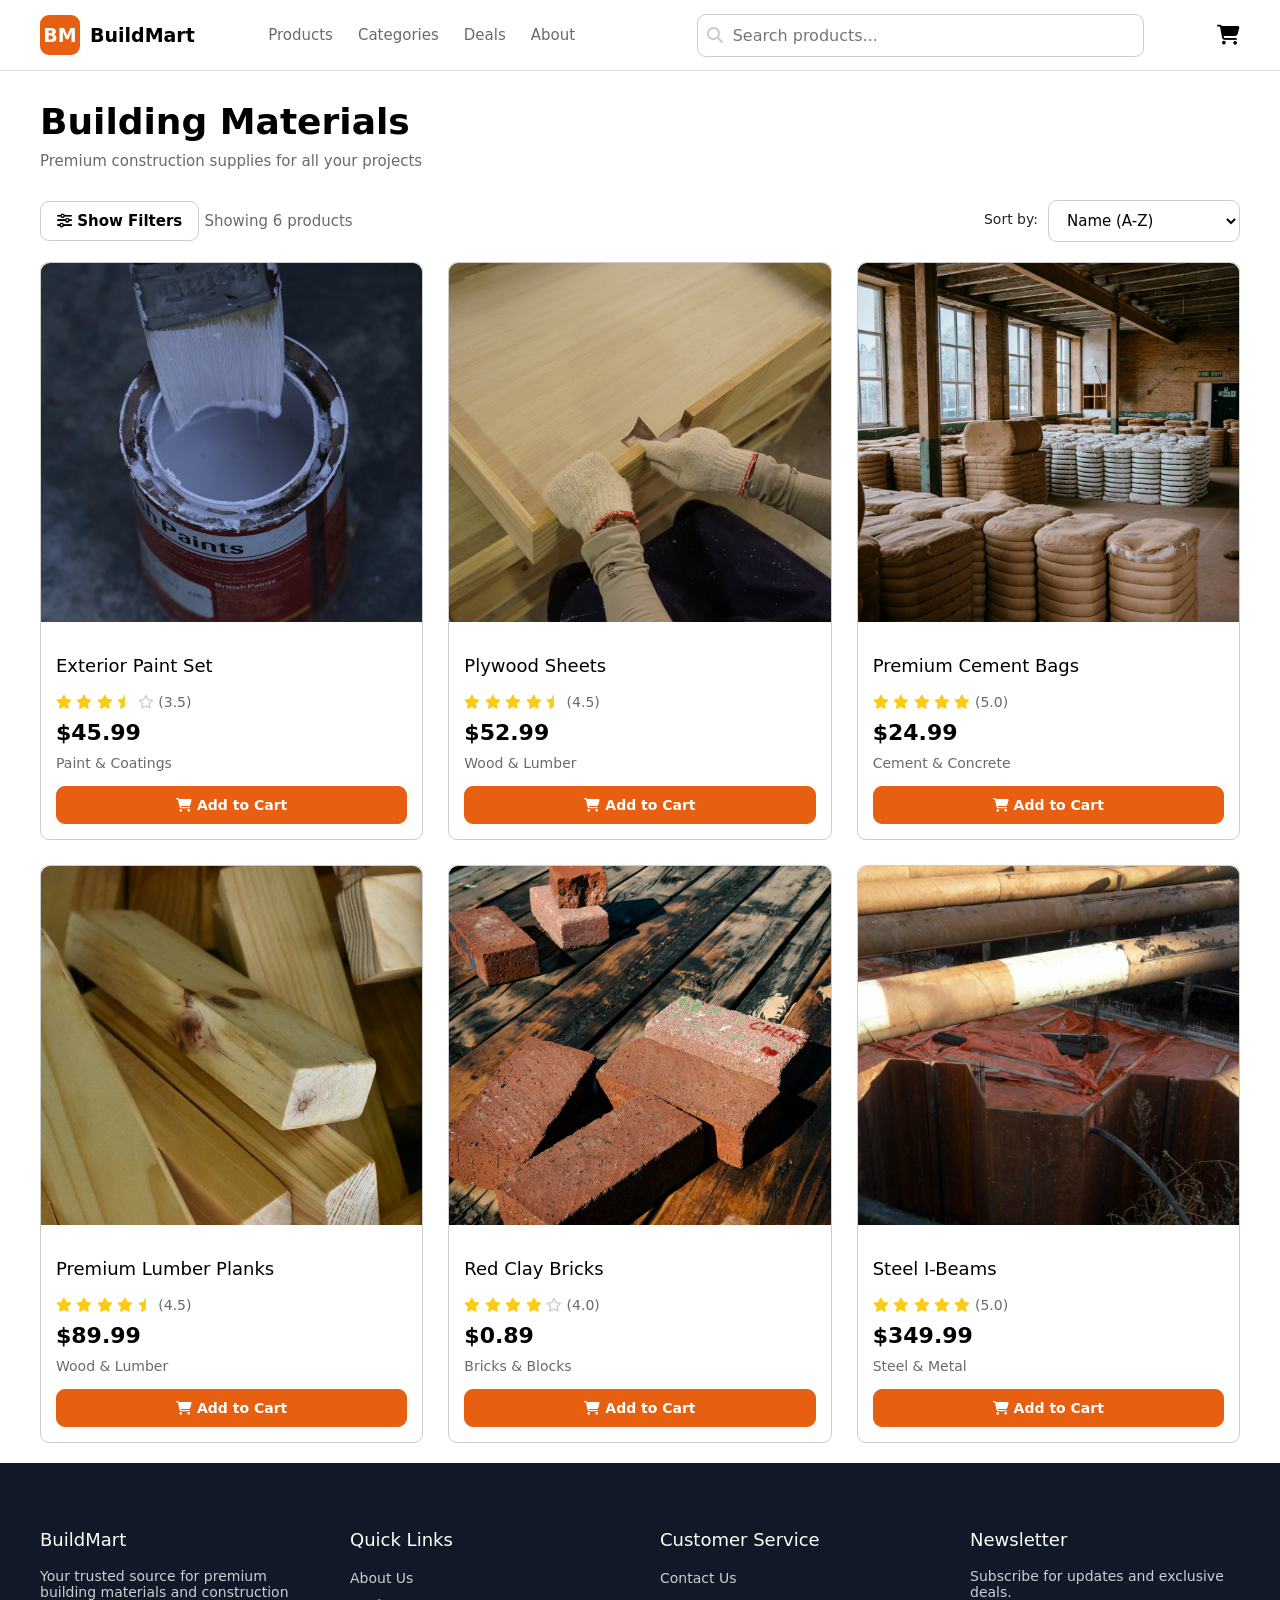
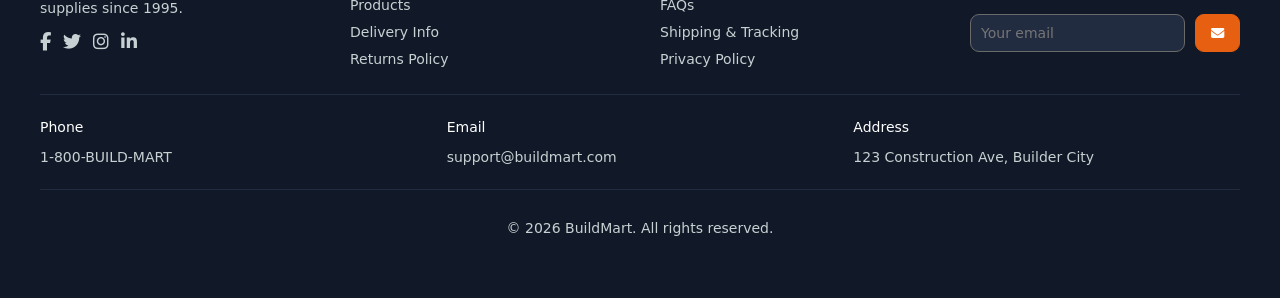
==== index.html @ 17944434 "sorting products" ====
<!DOCTYPE html>
<html lang="en">
<head>
    <meta charset="UTF-8">
    <meta name="viewport" content="width=device-width, initial-scale=1.0">
    <title>E-commerce Website Design</title>
    <link rel="stylesheet" href="css/style.css">
    <link href="https://fonts.googleapis.com/css2?family=Inter:wght@400;500;600;700&display=swap" rel="stylesheet">
    <link rel="stylesheet" href="https://cdnjs.cloudflare.com/ajax/libs/font-awesome/6.5.0/css/all.min.css">
</head>
<body>
    
    <header>
        <div class="container header-content">
            <a href="index.html" class="logo">
                <div class="logo-icon">BM</div>
                <span class="logo-text">BuildMart</span>
            </a>
            <nav>
                <a href="index.html">Products</a>
                <a href="categories.html">Categories</a>
                <a href="deals.html">Deals</a>
                <a href="about.html">About</a>
            </nav>
            <div class="search-bar">
                <i class="fa-solid fa-magnifying-glass search-icon"></i>
                <input type="text" placeholder="Search products...">
            </div>
            
            <a href="cart.html" class="cart"><i class="fa-solid fa-cart-shopping"></i><span class="count-products"></span></a>
        </div>
    </header>
    <main>
        <div class="toast-container">
            
        </div>
        <section class="products">
            <div class="container">
                <div class="products-header">
                    <h1>Building Materials</h1>
                    <p>Premium construction supplies for all your projects</p>
                </div>
                <div class="products-controls">
                    <div class="filters">
                        <button class="filter-btn" id="toggleFilter">
                            <i class="fa-solid fa-sliders"></i>
                            Show Filters
                        </button>
                        <span class="products-count">Showing 6 products</span>
                        
                    </div>
                    <div class="sort">
                        <p>Sort by:</p>
                        <select>
                            <option value="name-az">Name (A-Z)</option>
                            <option value="price-low">Price (Low to High)</option>
                            <option value="price-high">Price (High to Low)</option>
                            
                        </select>
                    </div>
                </div>
                <div id="panelFilters" class="filters-panel">
                    <div class="filter-box">
                        <div class="filter-row">
                            <div class="filter-group">
                                <h3>Minimum Rating</h3>
                                <div class="rating-options-row">
                                    <label class="rating-option">
                                        <input type="checkbox" value="5">
                                        <span>5+ Stars</span>
                                    </label>
                                    <label class="rating-option">
                                        <input type="checkbox" value="4">
                                        <span>4+ Stars</span>
                                    </label>
                                    <label class="rating-option">
                                        <input type="checkbox" value="3">
                                        <span>3+ Stars</span>
                                    </label>
                                </div>
                            </div>
                            <div class="filter-group">
                                <div class="slider-group">
                                    <h3>Price Range</h3>
                                    <div class="slider-container">
                                        <div class="slider-track"></div>
                                        <div class="slider-range" id="sliderRange"></div>
                                        <input type="range" min="0" max="390" value="0" step="10" id="minPrice">
                                        <input type="range" min="0" max="400" value="400" step="10" id="maxPrice">
                                        <div class="price-labels">
                                            <span id="minValue">$0</span>
                                            <span id="maxValue">$400</span>
                                        </div>
                                    </div>
                                </div>
                                
                            </div>
                            <div class="filter-action">
                                <button class="clear-filters-btn" id="clearBtn">
                                    Clear All Filters
                                </button>
                            </div>
                            
                        </div>
                    </div>
                    
                </div>
                <div id="noProductsMessage" class="no-products" >
                    <p>No products match ypur filters.</p>
                    <button id="clearBtn2" class="clear-filters-btn">Clear filters</button>
                </div>
                <div class="products-grid">
                    <!--КАРТОЧКИ-->
                    <div class="product-card" data-rating="3.5" data-price="45.99" data-id="1" data-name="Exterior Paint Set" data-category="Paint & Coatings" data-img="img/product_1.jfif">
                        <div class="product-image">
                            <a href="#"><img src="img/product_1.jfif" alt="product"></a>
                        </div>
                        <div class="product-info">
                            <a href="#"><h3>Exterior Paint Set</h3></a>
                            <div class="rating">
                                <i class="fa-solid fa-star"></i>
                                <i class="fa-solid fa-star"></i>
                                <i class="fa-solid fa-star"></i>
                                <i class="fa-solid fa-star-half"></i>
                                <i class="fa-regular fa-star" style="color: #ccc;"></i>
                                <span>(3.5)</span>
                            </div>
                            <div class="price">$45.99</div>
                            <div class="category">Paint & Coatings</div>
                            <button class="add-to-cart"><i class="fa-solid fa-cart-shopping"></i> Add to Cart</button>
                        </div>
                    </div>
                    <!-------------->
                    <div class="product-card" data-rating="4.5" data-price="52.99" data-id="2" data-name="Plywood Sheets" data-category="Wood & Lumber" data-img="img/product_2.jfif">
                        <div class="product-image">
                            <a href="#"><img src="img/product_2.jfif" alt="product"></a>
                        </div>
                        <div class="product-info">
                            <a href="#"><h3>Plywood Sheets</h3></a>
                            <div class="rating">
                                <i class="fa-solid fa-star"></i>
                                <i class="fa-solid fa-star"></i>
                                <i class="fa-solid fa-star"></i>
                                <i class="fa-solid fa-star"></i>
                                <i class="fa-solid fa-star-half"></i>
                                <span>(4.5)</span>
                            </div>
                            <div class="price">$52.99</div>
                            <div class="category">Wood & Lumber</div>
                            <button class="add-to-cart"><i class="fa-solid fa-cart-shopping"></i> Add to Cart</button>
                        </div>
                    </div>
                    <!-------------->
                    <div class="product-card" data-rating="5.0" data-price="24.99" data-id="3" data-name="Premium Cement Bags" data-category="Cement & Concrete" data-img="img/product_3.jfif">
                        <div class="product-image">
                            <a href="#"><img src="img/product_3.jfif" alt="product"></a>
                        </div>
                        <div class="product-info">
                            <a href="#"><h3>Premium Cement Bags</h3></a>
                            <div class="rating">
                                <i class="fa-solid fa-star"></i>
                                <i class="fa-solid fa-star"></i>
                                <i class="fa-solid fa-star"></i>
                                <i class="fa-solid fa-star"></i>
                                <i class="fa-solid fa-star"></i>
                                <span>(5.0)</span>
                            </div>
                            <div class="price">$24.99</div>
                            <div class="category">Cement & Concrete</div>
                            <button class="add-to-cart"><i class="fa-solid fa-cart-shopping"></i> Add to Cart</button>
                        </div>
                    </div>
                    <!-------------->
                    <div class="product-card" data-rating="4.5" data-price="89.99" data-id="4" data-name="Premium Lumber Planks" data-category="Wood & Lumber" data-img="img/product_4.jfif">
                        <div class="product-image">
                            <a href="#"><img src="img/product_4.jfif" alt="product"></a>
                        </div>
                        <div class="product-info">
                            <a href="#"><h3>Premium Lumber Planks</h3></a>
                            <div class="rating">
                                <i class="fa-solid fa-star"></i>
                                <i class="fa-solid fa-star"></i>
                                <i class="fa-solid fa-star"></i>
                                <i class="fa-solid fa-star"></i>
                                <i class="fa-solid fa-star-half"></i>
                                <span>(4.5)</span>
                            </div>
                            <div class="price">$89.99</div>
                            <div class="category">Wood & Lumber</div>
                            <button class="add-to-cart"><i class="fa-solid fa-cart-shopping"></i> Add to Cart</button>
                        </div>
                    </div>
                    <!-------------->
                    <div class="product-card" data-rating="4.0" data-price="0.89" data-id="5" data-name="Red Clay Bricks" data-category="Bricks & Blocks" data-img="img/product_5.jfif">
                        <div class="product-image">
                            <a href="#"><img src="img/product_5.jfif" alt="product"></a>
                        </div>
                        <div class="product-info">
                            <a href="#"><h3>Red Clay Bricks</h3></a>
                            <div class="rating">
                                <i class="fa-solid fa-star"></i>
                                <i class="fa-solid fa-star"></i>
                                <i class="fa-solid fa-star"></i>
                                <i class="fa-solid fa-star"></i>
                                <i class="fa-regular fa-star" style="color: #ccc;"></i>
                                <span>(4.0)</span>
                            </div>
                            <div class="price">$0.89</div>
                            <div class="category">Bricks & Blocks</div>
                            <button class="add-to-cart"><i class="fa-solid fa-cart-shopping"></i> Add to Cart</button>
                        </div>
                    </div>
                    <!-------------->
                    <div class="product-card" data-rating="5.0" data-price="349.99" data-id="6" data-name="Steel I-Beams" data-category="Steel & Metal" data-img="img/product_6.jfif">
                        <div class="product-image">
                            <a href="#"><img src="img/product_6.jfif" alt="product"></a>
                        </div>
                        <div class="product-info">
                            <a href="#"><h3>Steel I-Beams</h3></a>
                            <div class="rating">
                                <i class="fa-solid fa-star"></i>
                                <i class="fa-solid fa-star"></i>
                                <i class="fa-solid fa-star"></i>
                                <i class="fa-solid fa-star"></i>
                                <i class="fa-solid fa-star"></i>
                                <span>(5.0)</span>
                            </div>
                            <div class="price">$349.99</div>
                            <div class="category">Steel & Metal</div>
                            <button class="add-to-cart"><i class="fa-solid fa-cart-shopping"></i> Add to Cart</button>
                        </div>
                    </div>
                </div>
            </div>

        </section>
    </main>
    <footer>
        <div class="container">
            <div class="footer-grid">
                <div class="footer-section">
                    <h3>BuildMart</h3>
                    <p>Your trusted source for premium building materials and construction supplies since 1995.</p>
                    <div class="socials">
                        <a href="#"><i class="fa-brands fa-facebook-f"></i></a>
                        <a href="#"><i class="fa-brands fa-twitter"></i></a>
                        <a href="#"><i class="fa-brands fa-instagram"></i></a>
                        <a href="#"><i class="fa-brands fa-linkedin-in"></i></a>
                    </div>
                </div>
                
            
            <div class="links">
                <h3>Quick Links</h3>
                <ul>
                    <li><a href="about.html">About Us</a></li>
                    <li><a href="index.html">Products</a></li>
                    <li><a href="#">Delivery Info</a></li>
                    <li><a href="#">Returns Policy</a></li>
                </ul>
            </div>
            <div class="links">
                <h3>Customer Service</h3>
                <ul>
                    <li><a href="#">Contact Us</a></li>
                    <li><a href="#">FAQs</a></li>
                    <li><a href="#">Shipping & Tracking</a></li>
                    <li><a href="#">Privacy Policy</a></li>
                </ul>
            </div>
            <div class="newsletter">
                <h3>Newsletter</h3>
                <p>Subscribe for updates and exclusive deals.</p>
                <div class="newsletter-form">
                    <input type="email" placeholder="Your email">
                    <button>
                        <i class="fa-solid fa-envelope"></i>
                    </button>
                </div>
            </div>
            </div>
            <div class="contact">
                <div>
                    <p class="title">Phone</p>
                    <p>1-800-BUILD-MART</p>
                </div>
                <div>
                    <p class="title">Email</p>
                    <p>support@buildmart.com</p>
                </div>
                <div>
                    <p class="title">Address</p>
                    <p>123 Construction Ave, Builder City</p>
                </div>
            </div>
            
            <div class="copyright">
                <p>&copy; 2026 BuildMart. All rights reserved.</p>
            </div>

        </div>
    </footer>

<script src="js/filter/using_filter.js"></script>
<script src="js/filter/show_filters.js"></script>
<script src="js/filter/filter_checkbox.js"></script>
<script src="js/filter/filter_slider.js"></script>
<script src="js/filter/filter_clear.js"></script>
<script src="js/cart/add_to_cart.js"></script>
<script src="js/sort/sort.js"></script>
</body>
</html>
---- css/style.css ----
body {
    font-family: var(--default-font-family,ui-sans-serif,system-ui,sans-serif,"Apple Color Emoji","Segoe UI Emoji","Segoe UI Symbol","Noto Color Emoji");
    margin: 0;
}

header {
    position: sticky;
    top:0;
    border-bottom: 1px solid #cccccc9e;
    background-color: white;
    z-index: 100;
}

h3 {
    font-size: 18px;
    font-weight: 500;
}

button, option, select, input {
    font-family: var(--default-font-family,ui-sans-serif,system-ui,sans-serif,"Apple Color Emoji","Segoe UI Emoji","Segoe UI Symbol","Noto Color Emoji");
}

.container {
    max-width: 1200px;
    margin: auto;
    padding: 0 20px;
}

.header-content {
    display: flex;
    align-items: center;
    height: 70px;
    gap: 25px;
}

.logo {
    display: flex;
    align-items: center;
    gap: 10px;
    text-decoration: none;
}

.logo-icon {
    width: 40px;
    height: 40px;
    background-color: #e75f10;
    border-radius: 9px;
    display: flex;
    align-items: center;
    justify-content: center;
    color: white;
    font-weight: bold;
    font-size: 19px;
}

.logo-text {
    font-size: 19px;
    color: #000000;
    font-weight: bold;
}
nav {
    display: flex;
    gap: 25px;
    font-size: 15px;
    margin: auto;
}

nav a {
    text-decoration: none;
    color: #6b6a6a;
    transition: 0.2s;
}

nav a:hover {
    color: #e75f10;
}

.search-bar {
    margin: auto;
    position: relative;
}

.search-bar input {
    padding: 8px 10px 8px 35px;
    border: 1px solid #cccccc;
    border-radius: 9px;
    height: 25px;
    font-size: 16px;
    font-family: var(--default-font-family,ui-sans-serif,system-ui,sans-serif,"Apple Color Emoji","Segoe UI Emoji","Segoe UI Symbol","Noto Color Emoji");
    width: 400px;
    color: #cccccc;
}

.search-icon {
    position: absolute;
    left: 10px;
    top: 50%;
    transform: translateY(-50%);
    color: #cccccc;
    
}

.cart {
    font-size: 22px;
    text-decoration: none;
    color: black;
    font-size: 20px;
    transition: 0.2s;
    position: relative;
}

.cart:hover {
    color: #e75f10;
}

.count-products  {
    display: block;
    position: absolute;
    font-size: 12px;
    top:-6px;
    right: -10px;
    background-color: #e75f10;
    color: white;
    width: 18px;
    height: 18px;
    align-items: center;
    text-align: center;
    border-radius: 50%;
}

h1 {
    font-size: 36px;
    
}

.products {
    padding: 20px;
}

.products h1{
    margin-bottom: 0px;
    margin-top: 10px;
}

.products p {
    margin-top: 10px;
    font-size: 15px;
    color: #6b6a6a;
}

.products-controls {
    display: flex;
    justify-content: space-between;
    align-items: center;
    margin: 30px 0 20px 0;
    flex-wrap: wrap;
    gap: 20px;
}

.filter-btn {
    padding: 10px 16px;
    border: 1px solid #cccccc;
    border-radius: 9px;
    background: white;
    font-size: 15px;
    font-weight: 600;
}

.filter-btn:hover {
    background-color: #f8f8f8;
}

.products-count {
    font-size: 15px;
    color: #6b6a6a;
}

.sort {
    display: flex;
    align-items: center;
    gap: 10px;
}

.sort p {
    font-size: 14px;
    color: #232323;
}

.sort select{
    padding: 10px 14px;
    border: 1px solid #cccccc;
    border-radius: 9px;
    background: white;
    font-size: 15px;
    cursor: pointer;
}

.sort select:focus {
    border: 2px solid #e75f10;
}



.products-grid {
    display: grid;
    grid-template-columns: repeat(3, 1fr);
    gap: 25px;
}

.product-card a{
    text-decoration: none;
    color: black;
}

.product-card {
    border: 1px solid #cccccc;
    border-radius: 9px;
}

.product-card:hover {
    box-shadow: 0 2px 14px rgba(0, 0, 0, 0.122);
}

.product-card:hover h3 {
    color: #e75f10;
    transition: 0.1s;
}

.product-card:hover img{
    transform: scale(1.05);
    transition: 0.25s;
    z-index: -100;
}

.product-image {
    overflow: hidden;
    border-radius: 9px 9px 0 0;
}

.product-card img {
    width: 100%;
    margin-bottom: -15px;
    height: 370px;
    object-fit: cover;
    cursor: pointer;
    transition: 0.25s;
}

.product-info {
    padding: 15px;
}

.rating {
    color: #facc15;
    font-size: 14px;
}



.rating span {
    color: #6b6a6a;
    font-size: 14px;
}

.price {
    font-size: 22px;
    font-weight: bold;
    color: black;
    margin: 10px 0;
}

.category {
    font-size: 14px;
    color: #6b6a6a;
}

.add-to-cart {
    margin-top: 15px;
    width: 100%;
    padding: 10px ;
    border: 1px solid #e75f10;
    border-radius: 9px;
    background: #e75f10;
    color: white;
    font-size: 14px;
    font-weight: bold;
    transition: 0.2s;
}

.add-to-cart:hover {
    background-color: #be470c;
}




footer {
    background: #111827;
    color: #c7d1d3;
}

footer .container {
    padding: 48px 32px;
}

.footer-grid {
    display: grid;
    grid-template-columns: repeat(4, 1fr);
    gap: 40px;
    padding-bottom: 10px;
}

footer h3 {
    color: white;
}

footer p {
    font-size: 14px;
}

footer .links ul{
    list-style: none;
    padding: 0;
}

footer .links li {
    margin-bottom: 8px;
}

footer .links a {
    text-decoration: none;
    color: #c7d1d3;
    transition: 0.2s;
    font-size: 14px;
}

footer .links a:hover {
    color: #e75f10;
}

.socials {
    display: flex;
    gap: 12px;
    margin-top: 15px;
}

.socials a {
    color: #c7d1d3;
    font-size: 18px;
    transition: 0.2s;
}

.socials a:hover {
    color: #e75f10;
}

.newsletter-form {
    display: flex;
    margin-top: 10px;
    gap: 10px;
}

.newsletter-form input {
    padding: 10px;
    border: 1px solid #6b6a6a;
    border-radius: 9px;
    flex: 1;
    font-size: 14px;
    color: #c7d1d3;
    background-color: #222c41;
}

.newsletter-form input:focus {
    outline: none;
    border: 1px solid #e75f10;

}

.newsletter-form button {
    padding: 10px 15px;
    border: 1px solid #e75f10;
    border-radius: 9px;
    background: #e75f10;
    color: white;
}

.newsletter-form button:hover {
    background-color: #be470c;
    border: 1px solid #be470c;
}

.contact {
    display: grid;
    grid-template-columns: repeat(3, 1fr);
    gap: 20px;
    border-bottom: 0.5px solid #222c41;
    padding: 10px 0;
    border-top: 0.5px solid #222c41;
}

footer .title {
    color: white;
}

.copyright {
    text-align: center;
    margin-top: 30px;
    font-size: 14px;
}

.filters-panel {
    display: none;
}

.filters-panel.active {
    display: block;
}

.filter-box {
    border: 1px solid #cccccc;
    border-radius: 9px;
    padding: 0 20px 20px 20px;
    margin: 20px 0;
}

.filter-row {
    display: flex;
    flex-wrap: wrap;
    gap: 40px;
}

.filter-group {
    flex: 1;
    min-width: 220px;
}

.rating-options-row {
    display: flex;
    gap: 10px;
}

.rating-option {
    display: flex;
    align-items: center;
    gap: 5px;
    margin-bottom: 10px;
}

.rating-option input {
    appearance: none;
    width: 16px;
    height: 16px;
    border: 1px solid #cccccc;
    border-radius: 4px;
    position: relative;
    background: #c7d1d32b;
}

.rating-option input:checked {
    background: #000000;
    border-color: #000000;
}

.rating-option input:checked::after {
    content: "✓";
    position: absolute;
    left: 2.5px;
    bottom: -1px;
    color: white;
}


.rating-option span {
    cursor: pointer;
    font-size: 14px;
    font-weight: 500;
}

.slider-group {
    width: 100%;
}

.slider-container {
    position: relative;
    width: 100%;
    height: 50px;
}

.slider-track {
    position: absolute;
    width: 100%;
    height: 17px;
    background: #cccccc;
    border-radius: 10px;
}

.slider-range {
    position: absolute;
    width: 100%;
    height: 17px;
    background: black;
    border-radius: 10px;
}

.slider-container input {
    position: absolute;
    width: 99.5%;
    pointer-events: none;
    appearance: none;
    background: none;
    top: -2.62px;
    left: -1px
}

.slider-container input::-webkit-slider-thumb {
    pointer-events: auto;
    margin-top: 1px;
    appearance: none;
    width: 16px;
    height: 16px;
    background: white;
    border-radius: 50%;
    border: 1px solid black;
}

.slider-container input::-webkit-slider-thumb:hover {
    
    background: white;
    box-shadow: 0 0 0 6px #23232322;
}


.price-labels {
    display: flex;
    justify-content: space-between;
    font-size: 14px;
    color: #6b6a6a;
    padding-top: 30px;
}

.filter-action {
    display: flex;
    align-items: flex-end;
}

.clear-filters-btn {
    background: white;
    border: 1px solid #e75f10;
    border-radius: 10px;
    padding: 9px 20px;
    color: #e75f10;
    font-weight: 600;
    font-size: 14px;
}

.clear-filters-btn:hover {
    background-color: #e75f1018;
    color: #9f420b;
}

.toast-container {
    position: fixed;
    top: 15px;
    right: 60px;
    z-index: 200;
    width: 270px;
    height: 100px;
}

.toast-container p {
    margin: 10px;
    font-size: 13px;
    font-weight: 500;
}

.toast {
    position: absolute;
    top: 0;
    left: 0;
    width: 100%;
    height: 45px;
    display: flex;
    align-items: center;
    border: 1px solid #cccccc9e;
    background-color: white;
    border-radius: 9px;
    transition: 0.4s ease;
    opacity: 0;
    transform: translateY(-50px);
    box-shadow: 0 4px 12px #00000033;
}

.toast.show {
    opacity: 1;
    transform: translateY(0);
}

.toast.hide {
    opacity: 0;
}

.toast[data-position="0"] {
    z-index:3;
}

.toast[data-position="1"] {
    z-index:3;
    transform: translateY(10px) scale(0.95);
}

.toast[data-position="2"] {
    z-index:3;
    transform: translateY(20px) scale(0.9);
}

.toast-container:hover .toast[data-position="0"] {
    top:-5px;
}

.toast-container:hover .toast[data-position="1"] {
    top: 55px;
    transform: scale(1);
}

.toast-container:hover .toast[data-position="2"] {
    top:115px;
    transform: scale(1);
}


.toast i {
    font-size: 16px;
    padding-right: 7px;
}
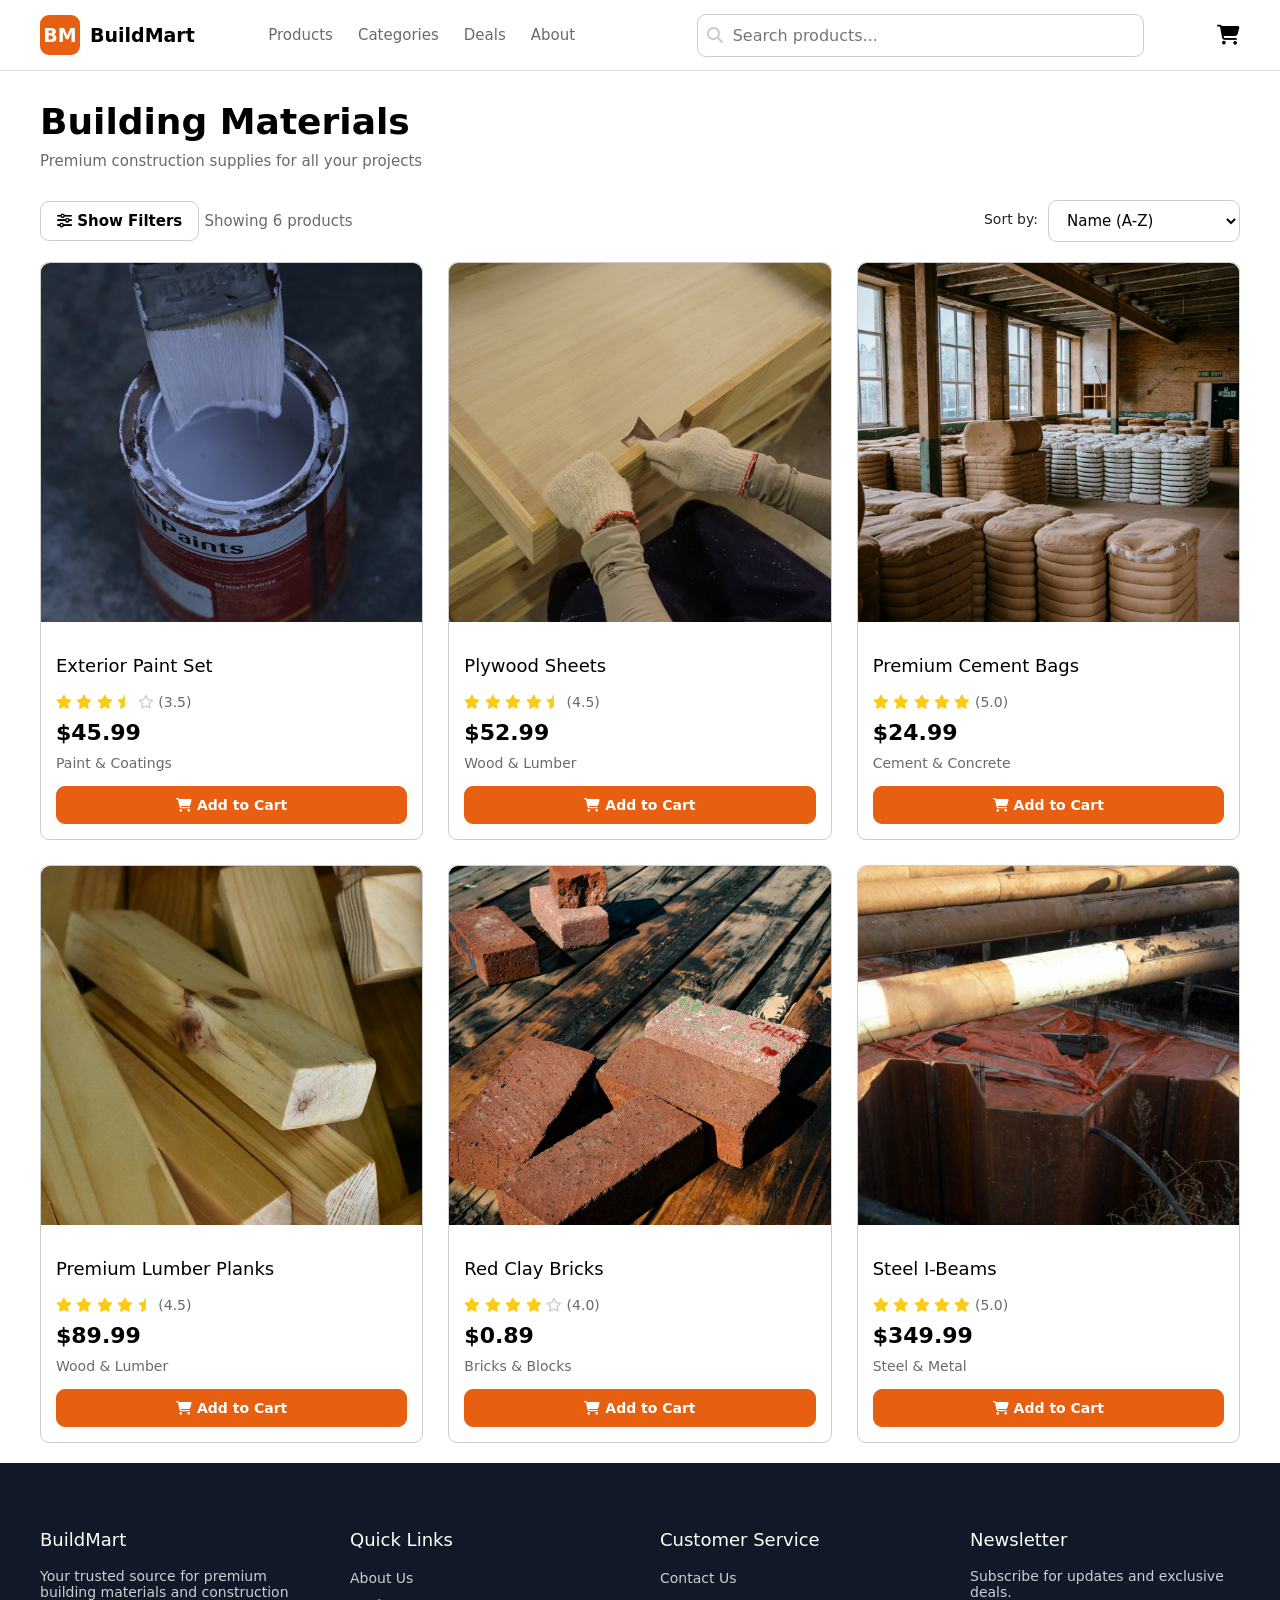
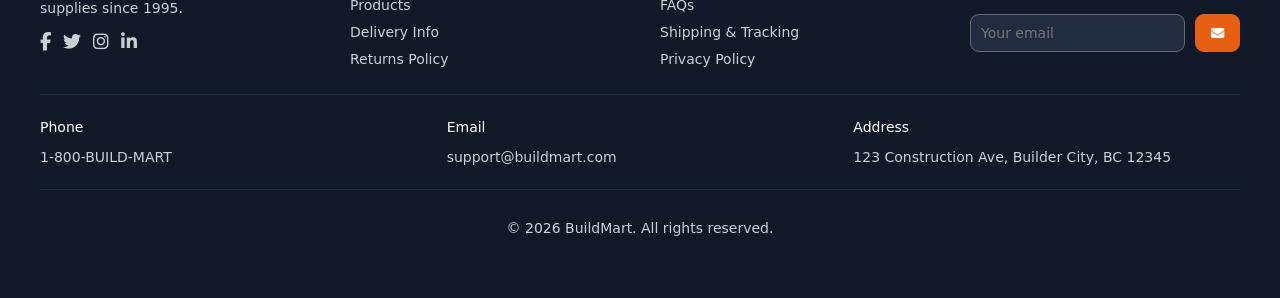
==== commit c34b922e: "some change due to figma design" ====
--- a/index.html
+++ b/index.html
@@ -8,8 +8,7 @@
     <link href="https://fonts.googleapis.com/css2?family=Inter:wght@400;500;600;700&display=swap" rel="stylesheet">
     <link rel="stylesheet" href="https://cdnjs.cloudflare.com/ajax/libs/font-awesome/6.5.0/css/all.min.css">
 </head>
-<body>
-    
+<body> 
     <header>
         <div class="container header-content">
             <a href="index.html" class="logo">
@@ -113,10 +112,10 @@
                     <!--КАРТОЧКИ-->
                     <div class="product-card" data-rating="3.5" data-price="45.99" data-id="1" data-name="Exterior Paint Set" data-category="Paint & Coatings" data-img="img/product_1.jfif">
                         <div class="product-image">
-                            <a href="#"><img src="img/product_1.jfif" alt="product"></a>
-                        </div>
-                        <div class="product-info">
-                            <a href="#"><h3>Exterior Paint Set</h3></a>
+                            <a href="product.html?id=1"><img src="img/product_1.jfif" alt="product"></a>
+                        </div>
+                        <div class="product-info">
+                            <a href="product.html?id=1"><h3>Exterior Paint Set</h3></a>
                             <div class="rating">
                                 <i class="fa-solid fa-star"></i>
                                 <i class="fa-solid fa-star"></i>
@@ -133,10 +132,10 @@
                     <!-------------->
                     <div class="product-card" data-rating="4.5" data-price="52.99" data-id="2" data-name="Plywood Sheets" data-category="Wood & Lumber" data-img="img/product_2.jfif">
                         <div class="product-image">
-                            <a href="#"><img src="img/product_2.jfif" alt="product"></a>
-                        </div>
-                        <div class="product-info">
-                            <a href="#"><h3>Plywood Sheets</h3></a>
+                            <a href="product.html?id=2"><img src="img/product_2.jfif" alt="product"></a>
+                        </div>
+                        <div class="product-info">
+                            <a href="product.html?id=2"><h3>Plywood Sheets</h3></a>
                             <div class="rating">
                                 <i class="fa-solid fa-star"></i>
                                 <i class="fa-solid fa-star"></i>
@@ -153,10 +152,10 @@
                     <!-------------->
                     <div class="product-card" data-rating="5.0" data-price="24.99" data-id="3" data-name="Premium Cement Bags" data-category="Cement & Concrete" data-img="img/product_3.jfif">
                         <div class="product-image">
-                            <a href="#"><img src="img/product_3.jfif" alt="product"></a>
-                        </div>
-                        <div class="product-info">
-                            <a href="#"><h3>Premium Cement Bags</h3></a>
+                            <a href="product.html?id=3"><img src="img/product_3.jfif" alt="product"></a>
+                        </div>
+                        <div class="product-info">
+                            <a href="product.html?id=3"><h3>Premium Cement Bags</h3></a>
                             <div class="rating">
                                 <i class="fa-solid fa-star"></i>
                                 <i class="fa-solid fa-star"></i>
@@ -173,10 +172,10 @@
                     <!-------------->
                     <div class="product-card" data-rating="4.5" data-price="89.99" data-id="4" data-name="Premium Lumber Planks" data-category="Wood & Lumber" data-img="img/product_4.jfif">
                         <div class="product-image">
-                            <a href="#"><img src="img/product_4.jfif" alt="product"></a>
-                        </div>
-                        <div class="product-info">
-                            <a href="#"><h3>Premium Lumber Planks</h3></a>
+                            <a href="product.html?id=4"><img src="img/product_4.jfif" alt="product"></a>
+                        </div>
+                        <div class="product-info">
+                            <a href="product.html?id=4"><h3>Premium Lumber Planks</h3></a>
                             <div class="rating">
                                 <i class="fa-solid fa-star"></i>
                                 <i class="fa-solid fa-star"></i>
@@ -193,10 +192,10 @@
                     <!-------------->
                     <div class="product-card" data-rating="4.0" data-price="0.89" data-id="5" data-name="Red Clay Bricks" data-category="Bricks & Blocks" data-img="img/product_5.jfif">
                         <div class="product-image">
-                            <a href="#"><img src="img/product_5.jfif" alt="product"></a>
-                        </div>
-                        <div class="product-info">
-                            <a href="#"><h3>Red Clay Bricks</h3></a>
+                            <a href="product.html?id=5"><img src="img/product_5.jfif" alt="product"></a>
+                        </div>
+                        <div class="product-info">
+                            <a href="product.html?id=5"><h3>Red Clay Bricks</h3></a>
                             <div class="rating">
                                 <i class="fa-solid fa-star"></i>
                                 <i class="fa-solid fa-star"></i>
@@ -213,10 +212,10 @@
                     <!-------------->
                     <div class="product-card" data-rating="5.0" data-price="349.99" data-id="6" data-name="Steel I-Beams" data-category="Steel & Metal" data-img="img/product_6.jfif">
                         <div class="product-image">
-                            <a href="#"><img src="img/product_6.jfif" alt="product"></a>
-                        </div>
-                        <div class="product-info">
-                            <a href="#"><h3>Steel I-Beams</h3></a>
+                            <a href="product.html?id=6"><img src="img/product_6.jfif" alt="product"></a>
+                        </div>
+                        <div class="product-info">
+                            <a href="product.html?id=6"><h3>Steel I-Beams</h3></a>
                             <div class="rating">
                                 <i class="fa-solid fa-star"></i>
                                 <i class="fa-solid fa-star"></i>
@@ -290,7 +289,7 @@
                 </div>
                 <div>
                     <p class="title">Address</p>
-                    <p>123 Construction Ave, Builder City</p>
+                    <p>123 Construction Ave, Builder City, BC 12345</p>
                 </div>
             </div>
             
--- a/css/style.css
+++ b/css/style.css
@@ -5,7 +5,7 @@
 
 header {
     position: sticky;
-    top:0;
+    top: 0px;
     border-bottom: 1px solid #cccccc9e;
     background-color: white;
     z-index: 100;
@@ -565,6 +565,7 @@
     z-index: 200;
     width: 270px;
     height: 100px;
+    pointer-events: none;
 }
 
 .toast-container p {
@@ -588,11 +589,13 @@
     opacity: 0;
     transform: translateY(-50px);
     box-shadow: 0 4px 12px #00000033;
+    
 }
 
 .toast.show {
     opacity: 1;
     transform: translateY(0);
+    pointer-events: auto;
 }
 
 .toast.hide {
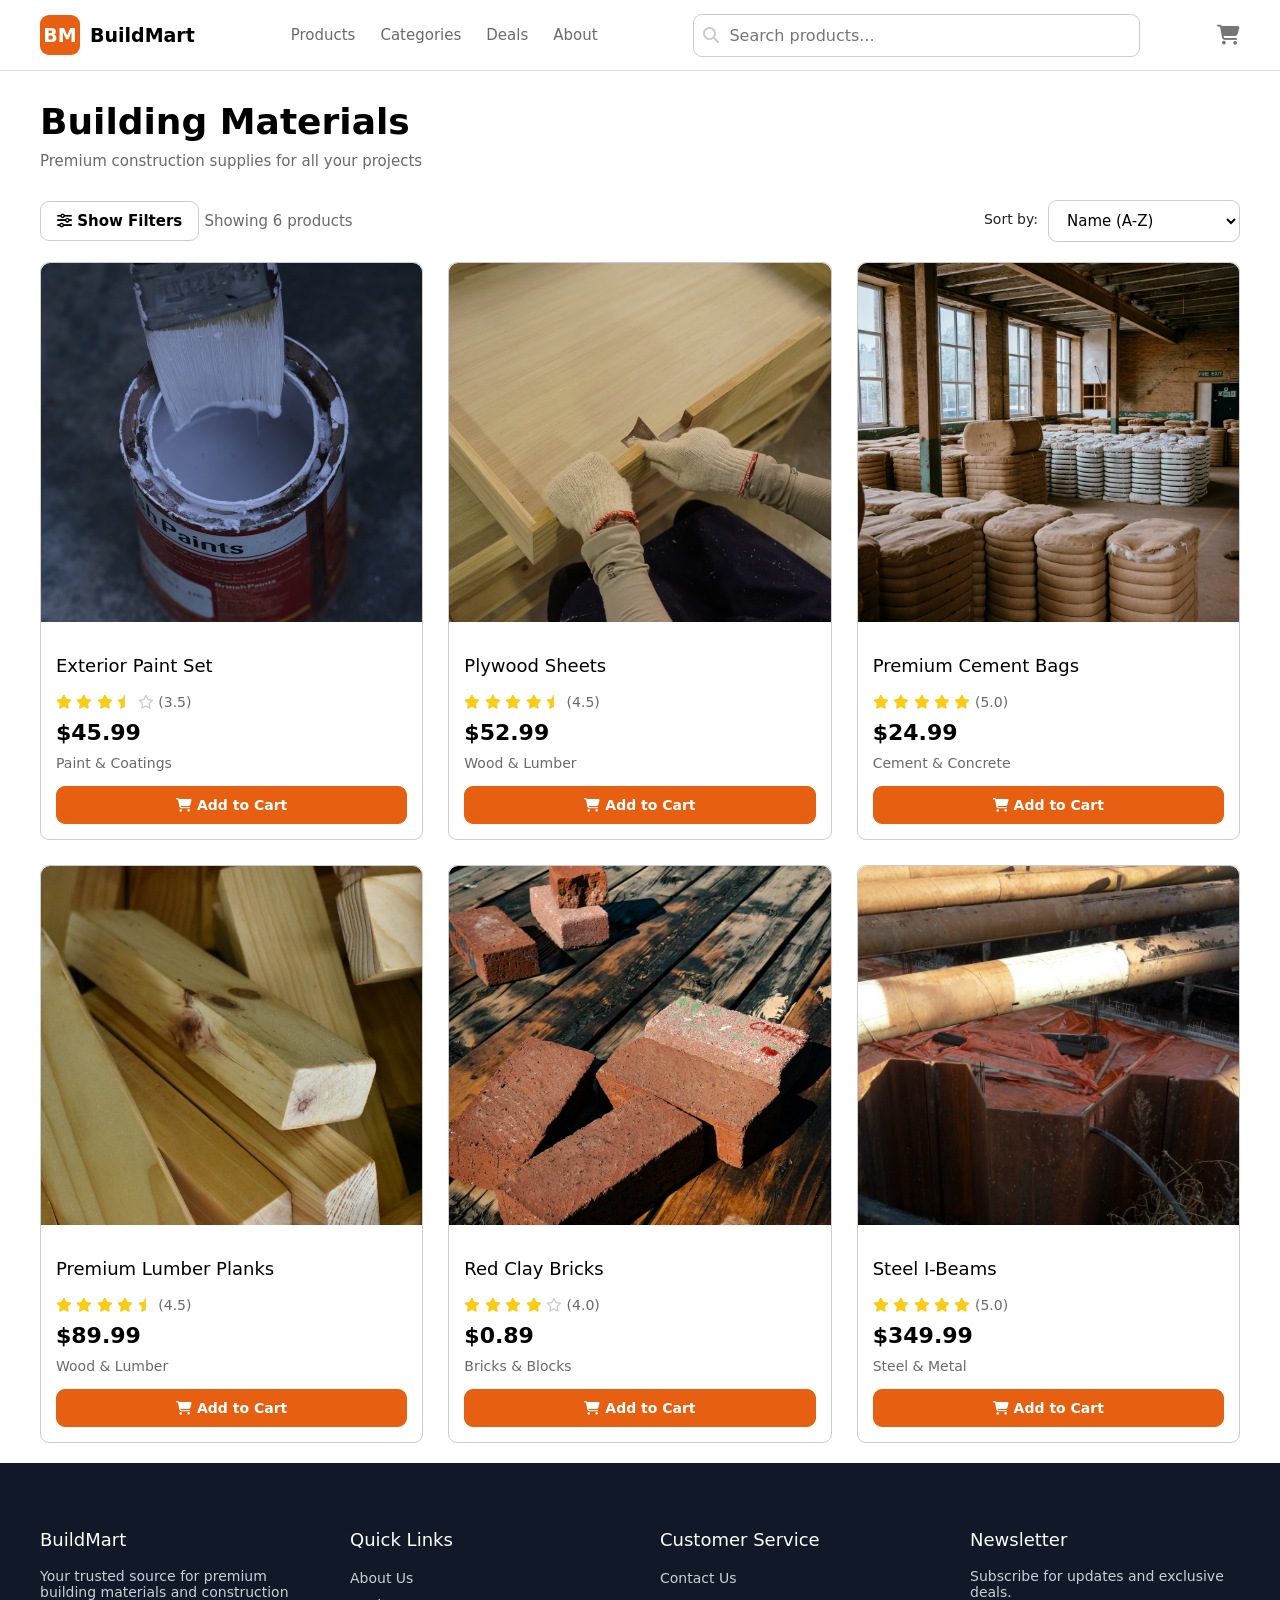
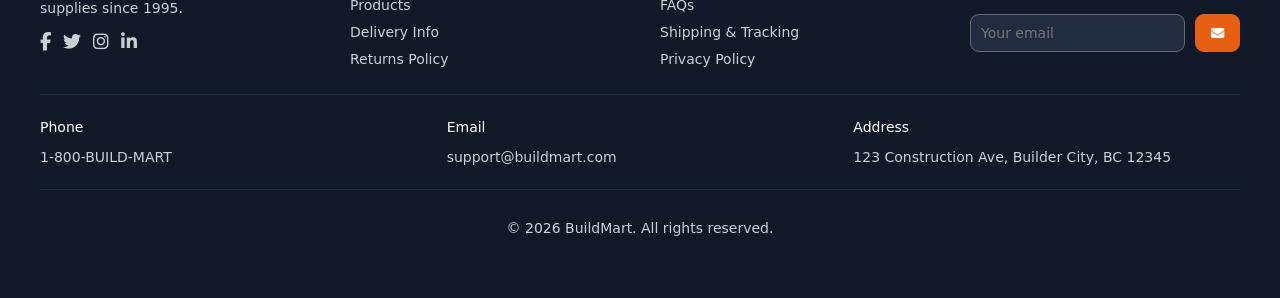
==== commit 5a2dfcac: "media requests for header" ====
--- a/index.html
+++ b/index.html
@@ -25,9 +25,26 @@
                 <i class="fa-solid fa-magnifying-glass search-icon"></i>
                 <input type="text" placeholder="Search products...">
             </div>
+            <div class="search-icon-mobile">
+                <i class="fa-solid fa-magnifying-glass"></i>
+            </div>
+            <a href="cart.html" class="cart"><i class="fa-solid fa-cart-shopping"></i><span class="count-products"></span></a>
+            <button class="menu-mobile"><i class="fa-solid fa-bars"></i></button>
             
-            <a href="cart.html" class="cart"><i class="fa-solid fa-cart-shopping"></i><span class="count-products"></span></a>
         </div>
+        <div class="menu-content-mobile" id="menuMobile">
+            <div class="search-bar mobile">
+                <i class="fa-solid fa-magnifying-glass search-icon"></i>
+                <input type="text" placeholder="Search products...">
+            </div>
+            <nav>
+                <a href="index.html">Products</a>
+                <a href="categories.html">Categories</a>
+                <a href="deals.html">Deals</a>
+                <a href="about.html">About</a>
+            </nav>
+        </div>
+        
     </header>
     <main>
         <div class="toast-container">
@@ -307,5 +324,6 @@
 <script src="js/filter/filter_clear.js"></script>
 <script src="js/cart/add_to_cart.js"></script>
 <script src="js/sort/sort.js"></script>
+<script src="js/mobile/menu.js"></script>
 </body>
 </html>
--- a/css/style.css
+++ b/css/style.css
@@ -31,6 +31,7 @@
     align-items: center;
     height: 70px;
     gap: 25px;
+    
 }
 
 .logo {
@@ -58,8 +59,11 @@
     color: #000000;
     font-weight: bold;
 }
+
 nav {
     display: flex;
+    flex: 1;
+    justify-content: center;
     gap: 25px;
     font-size: 15px;
     margin: auto;
@@ -76,8 +80,10 @@
 }
 
 .search-bar {
-    margin: auto;
+    margin-right: 50px;
     position: relative;
+    flex: 1;
+    
 }
 
 .search-bar input {
@@ -87,8 +93,14 @@
     height: 25px;
     font-size: 16px;
     font-family: var(--default-font-family,ui-sans-serif,system-ui,sans-serif,"Apple Color Emoji","Segoe UI Emoji","Segoe UI Symbol","Noto Color Emoji");
-    width: 400px;
+    width: 100%;
+    max-width: 400px;
     color: #cccccc;
+}
+
+.search-bar input:focus {
+    outline: none;
+    border: 2px solid #e75f10;
 }
 
 .search-icon {
@@ -100,13 +112,25 @@
     
 }
 
+.search-icon-mobile {
+    display: none;
+    font-size: 20px;
+    transition: 0.2s;
+    color: #2323239f;
+}
+
+.search-icon-mobile:hover {
+    color: #e75f10;
+}
+
 .cart {
     font-size: 22px;
     text-decoration: none;
-    color: black;
+    color: #2323239f;
     font-size: 20px;
     transition: 0.2s;
     position: relative;
+    
 }
 
 .cart:hover {
@@ -128,6 +152,48 @@
     border-radius: 50%;
 }
 
+.menu-mobile {
+    display: none;
+    background-color: white;
+    color: #2323239f;
+    border: none;
+    font-size: 20px;
+}
+
+.menu-content-mobile {
+    display: none;
+    border-top: 1px solid #cccccc9e;
+    padding: 20px;
+}
+
+.search-bar.mobile {
+    display: block;
+}
+
+.search-bar.mobile input {
+    width: 100%;
+    max-width: 800px;
+}
+
+.menu-content-mobile.active {
+    display: block;
+}
+
+.menu-content-mobile nav {
+    display: flex;
+    flex-direction: column;
+    margin-top: 25px;
+    gap: 0;
+}
+
+.menu-content-mobile a {
+    padding: 10px 0;
+}
+
+.menu-content-mobile nav.active {
+    display: flex;
+}
+
 h1 {
     font-size: 36px;
     
@@ -634,4 +700,32 @@
 .toast i {
     font-size: 16px;
     padding-right: 7px;
-}+}
+
+@media (max-width: 1024px) {
+    .logo-text {
+        display: none;
+    }
+    
+}
+
+@media (max-width: 768px) {
+    .search-bar {
+        display: none;
+    }
+    .search-bar.mobile {
+        display: block;
+    }
+    .search-icon-mobile {
+        display: block;
+    }
+    .menu-mobile {
+        display: block;
+    }
+    nav {
+        display: none;
+    }
+    .logo {
+        margin-right: auto;
+    }
+}
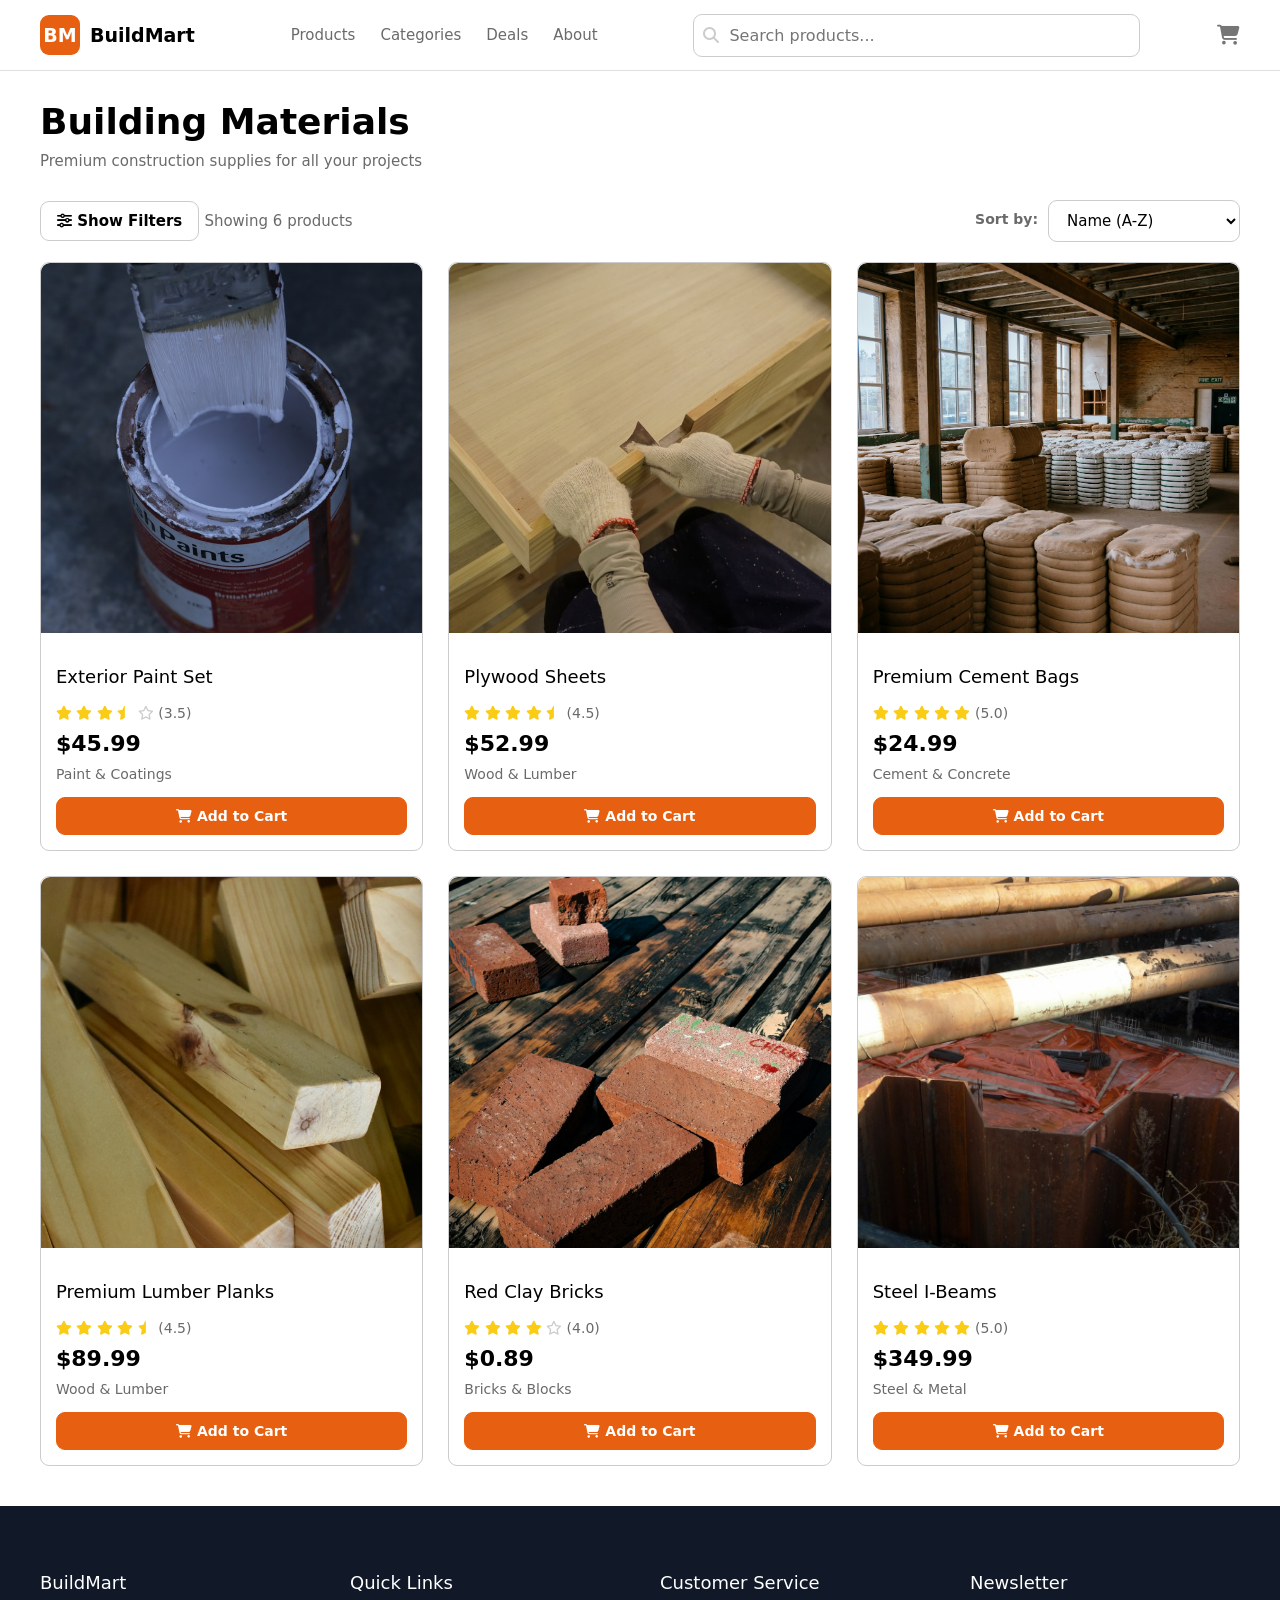
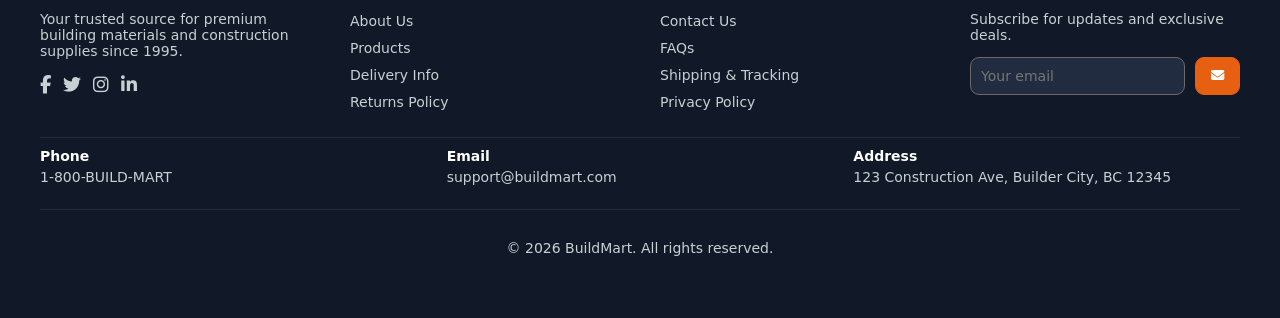
==== commit ae73b863: "media requests for footer. index.html done" ====
--- a/index.html
+++ b/index.html
@@ -66,7 +66,7 @@
                         
                     </div>
                     <div class="sort">
-                        <p>Sort by:</p>
+                        <p style="font-weight: 600; color: #6b6a6a;;">Sort by:</p>
                         <select>
                             <option value="name-az">Name (A-Z)</option>
                             <option value="price-low">Price (Low to High)</option>
--- a/css/style.css
+++ b/css/style.css
@@ -271,6 +271,7 @@
     display: grid;
     grid-template-columns: repeat(3, 1fr);
     gap: 25px;
+    margin-bottom: 20px;
 }
 
 .product-card a{
@@ -281,6 +282,7 @@
 .product-card {
     border: 1px solid #cccccc;
     border-radius: 9px;
+    overflow: hidden;
 }
 
 .product-card:hover {
@@ -306,7 +308,7 @@
 .product-card img {
     width: 100%;
     margin-bottom: -15px;
-    height: 370px;
+    aspect-ratio: 1/1;
     object-fit: cover;
     cursor: pointer;
     transition: 0.25s;
@@ -464,8 +466,14 @@
     border-top: 0.5px solid #222c41;
 }
 
+.contact p {
+    margin-top: 0;
+}
+
 footer .title {
     color: white;
+    font-weight: 600;
+    margin-bottom: 5px;
 }
 
 .copyright {
@@ -502,6 +510,7 @@
 
 .rating-options-row {
     display: flex;
+    flex-wrap: wrap;
     gap: 10px;
 }
 
@@ -706,6 +715,16 @@
     .logo-text {
         display: none;
     }
+    .products {
+        padding: 7px;
+    }
+    .products-grid {
+        grid-template-columns: repeat(2, 1fr);
+    }
+    .footer-grid {
+        grid-template-columns: repeat(2, 1fr);
+        gap: 10px
+    }
     
 }
 
@@ -728,4 +747,36 @@
     .logo {
         margin-right: auto;
     }
-}
+    .products-header h1 {
+        font-size: 28px;
+    }
+    .products-controls {
+        display: flex;
+        flex-direction: column;
+        align-items: start;
+    }
+    .filter-row {
+        flex-direction: column;
+        gap: 10px
+    }
+    .clear-filters-btn {
+        margin-top: 20px;
+    }
+    .footer-grid {
+        grid-template-columns: repeat(1, 1fr);
+        gap: 10px
+    }
+    .contact {
+        grid-template-columns: repeat(1,1fr);
+        gap: 0;
+    }
+}
+
+@media (max-width: 640px) {
+    .products {
+        padding: 3px;
+    }
+    .products-grid {
+        grid-template-columns: repeat(1, 1fr);
+    }
+}
